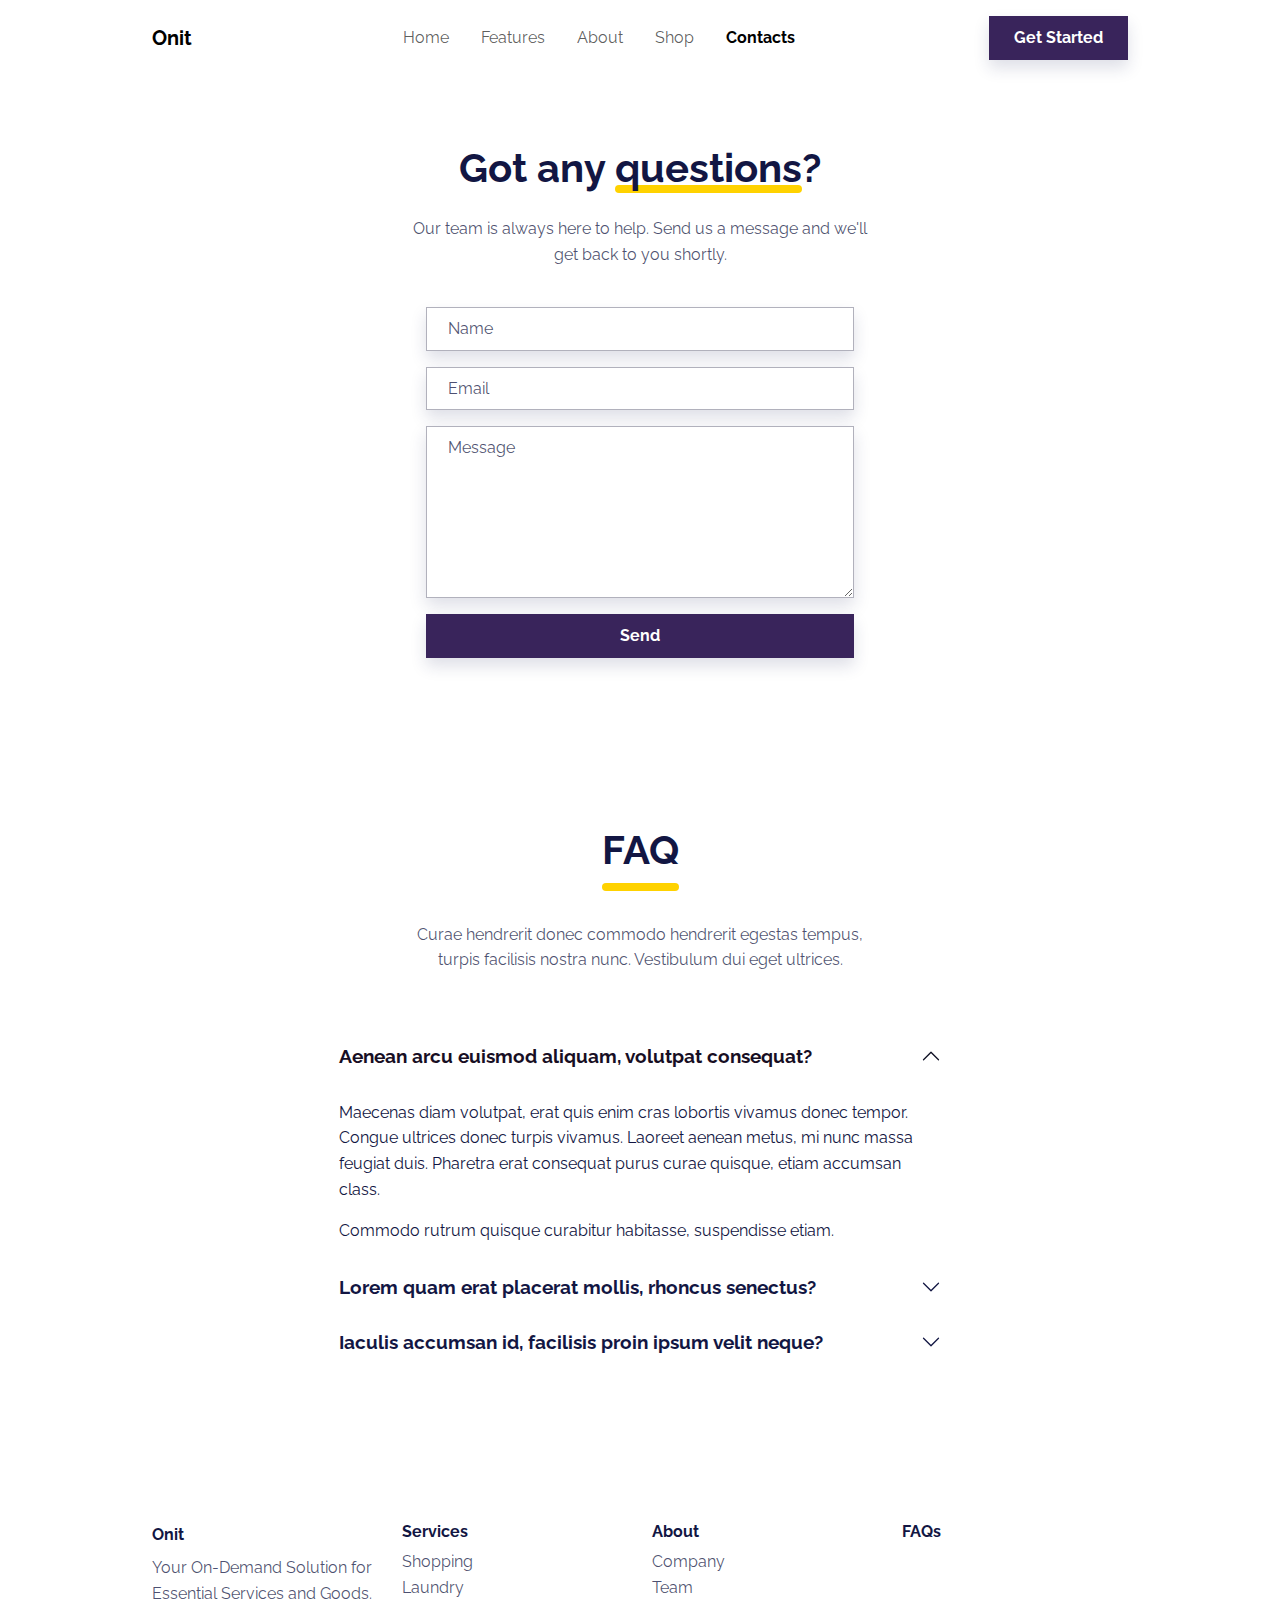
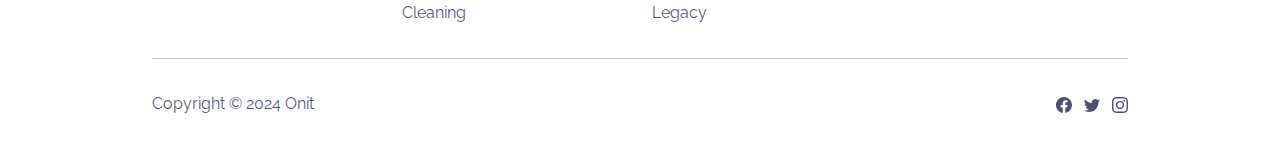
==== contacts.html @ 5c060a4d "Initial commit" ====
<!DOCTYPE html>
<html data-bs-theme="light" lang="en">

<head>
    <meta charset="utf-8">
    <meta name="viewport" content="width=device-width, initial-scale=1.0, shrink-to-fit=no">
    <title>Contacts - Onit</title>
    <link rel="stylesheet" href="assets/bootstrap/css/bootstrap.min.css">
    <link rel="stylesheet" href="https://fonts.googleapis.com/css?family=Raleway:300italic,400italic,600italic,700italic,800italic,400,300,600,700,800&amp;display=swap">
    <link rel="stylesheet" href="assets/css/bs-theme-overrides.css">
</head>

<body>
    <nav class="navbar navbar-expand-md fixed-top navbar-shrink py-3 navbar-light" id="mainNav">
        <div class="container"><a class="navbar-brand d-flex align-items-center" href="/"><span>Onit</span></a><button data-bs-toggle="collapse" class="navbar-toggler" data-bs-target="#navcol-1"><span class="visually-hidden">Toggle navigation</span><span class="navbar-toggler-icon"></span></button>
            <div class="collapse navbar-collapse" id="navcol-1">
                <ul class="navbar-nav mx-auto">
                    <li class="nav-item"><a class="nav-link" href="index.html">Home</a></li>
                    <li class="nav-item"><a class="nav-link" href="features.html">Features</a></li>
                    <li class="nav-item"><a class="nav-link" href="integrations.html">About</a></li>
                    <li class="nav-item"><a class="nav-link" href="pricing.html">Shop</a></li>
                    <li class="nav-item"><a class="nav-link active" href="contacts.html">Contacts</a></li>
                </ul><a class="btn btn-primary shadow" role="button" href="signup.html">Get Started</a>
            </div>
        </div>
    </nav>
    <section class="py-5 mt-5">
        <div class="container py-5">
            <div class="row">
                <div class="col-md-8 col-xl-6 text-center mx-auto">
                    <h2 class="display-6 fw-bold mb-4">Got any <span class="underline">questions</span>?</h2>
                    <p class="text-muted">Our team is always here to help. Send us a message and we'll get back to you shortly.</p>
                </div>
            </div>
            <div class="row d-flex justify-content-center">
                <div class="col-md-6">
                    <div>
                        <form class="p-3 p-xl-4" method="post" data-bs-theme="light">
                            <div class="mb-3"><input class="shadow form-control" type="text" id="name-1" name="name" placeholder="Name"></div>
                            <div class="mb-3"><input class="shadow form-control" type="email" id="email-1" name="email" placeholder="Email"></div>
                            <div class="mb-3"><textarea class="shadow form-control" id="message-1" name="message" rows="6" placeholder="Message"></textarea></div>
                            <div><button class="btn btn-primary shadow d-block w-100" type="submit">Send </button></div>
                        </form>
                    </div>
                </div>
            </div>
        </div>
    </section>
    <section class="py-4 py-xl-5 mb-5">
        <div class="container">
            <div class="row mb-2">
                <div class="col-md-8 col-xl-6 text-center mx-auto">
                    <h2 class="display-6 fw-bold mb-5"><span class="pb-3 underline">FAQ<br></span></h2>
                    <p class="text-muted mb-5">Curae hendrerit donec commodo hendrerit egestas tempus, turpis facilisis nostra nunc. Vestibulum dui eget ultrices.</p>
                </div>
            </div>
            <div class="row mb-2">
                <div class="col-md-8 mx-auto">
                    <div class="accordion text-muted" role="tablist" id="accordion-1">
                        <div class="accordion-item">
                            <h2 class="accordion-header" role="tab"><button class="accordion-button" type="button" data-bs-toggle="collapse" data-bs-target="#accordion-1 .item-1" aria-expanded="true" aria-controls="accordion-1 .item-1">Aenean arcu euismod aliquam, volutpat consequat?</button></h2>
                            <div class="accordion-collapse collapse show item-1" role="tabpanel" data-bs-parent="#accordion-1">
                                <div class="accordion-body">
                                    <p>Maecenas diam volutpat, erat quis enim cras lobortis vivamus donec tempor. Congue ultrices donec turpis vivamus. Laoreet aenean metus, mi nunc massa feugiat duis. Pharetra erat consequat purus curae quisque, etiam accumsan class.</p>
                                    <p class="mb-0">Commodo rutrum quisque curabitur habitasse, suspendisse etiam.</p>
                                </div>
                            </div>
                        </div>
                        <div class="accordion-item">
                            <h2 class="accordion-header" role="tab"><button class="accordion-button collapsed" type="button" data-bs-toggle="collapse" data-bs-target="#accordion-1 .item-2" aria-expanded="false" aria-controls="accordion-1 .item-2">Lorem quam erat placerat mollis, rhoncus senectus?</button></h2>
                            <div class="accordion-collapse collapse item-2" role="tabpanel" data-bs-parent="#accordion-1">
                                <div class="accordion-body">
                                    <p class="mb-0">Nullam id dolor id nibh ultricies vehicula ut id elit. Cras justo odio, dapibus ac facilisis in, egestas eget quam. Donec id elit non mi porta gravida at eget metus.</p>
                                </div>
                            </div>
                        </div>
                        <div class="accordion-item">
                            <h2 class="accordion-header" role="tab"><button class="accordion-button collapsed" type="button" data-bs-toggle="collapse" data-bs-target="#accordion-1 .item-3" aria-expanded="false" aria-controls="accordion-1 .item-3">Iaculis accumsan id, facilisis proin ipsum velit neque?</button></h2>
                            <div class="accordion-collapse collapse item-3" role="tabpanel" data-bs-parent="#accordion-1">
                                <div class="accordion-body">
                                    <p class="mb-0">Nullam id dolor id nibh ultricies vehicula ut id elit. Cras justo odio, dapibus ac facilisis in, egestas eget quam. Donec id elit non mi porta gravida at eget metus.</p>
                                </div>
                            </div>
                        </div>
                    </div>
                </div>
            </div>
        </div>
    </section>
    <footer>
        <div class="container py-4 py-lg-5">
            <div class="row row-cols-2 row-cols-md-4">
                <div class="col-12 col-md-3">
                    <div class="fw-bold d-flex align-items-center mb-2"><span>Onit</span></div>
                    <p class="text-muted">Your On-Demand Solution for Essential Services and Goods.</p>
                </div>
                <div class="col-sm-4 col-md-3 text-lg-start d-flex flex-column">
                    <h3 class="fs-6 fw-bold">Services</h3>
                    <ul class="list-unstyled">
                        <li><a href="#">Shopping</a></li>
                        <li><a href="#">Laundry</a></li>
                        <li><a href="#">Cleaning</a></li>
                    </ul>
                </div>
                <div class="col-sm-4 col-md-3 text-lg-start d-flex flex-column">
                    <h3 class="fs-6 fw-bold">About</h3>
                    <ul class="list-unstyled">
                        <li><a href="#">Company</a></li>
                        <li><a href="#">Team</a></li>
                        <li><a href="#">Legacy</a></li>
                    </ul>
                </div>
                <div class="col-sm-4 col-md-3 text-lg-start d-flex flex-column">
                    <h3 class="fs-6 fw-bold">FAQs</h3>
                    <ul class="list-unstyled">
                        <li></li>
                        <li></li>
                    </ul>
                </div>
            </div>
            <hr>
            <div class="text-muted d-flex justify-content-between align-items-center pt-3">
                <p class="mb-0">Copyright © 2024 Onit</p>
                <ul class="list-inline mb-0">
                    <li class="list-inline-item"><svg xmlns="http://www.w3.org/2000/svg" width="1em" height="1em" fill="currentColor" viewBox="0 0 16 16" class="bi bi-facebook">
                            <path d="M16 8.049c0-4.446-3.582-8.05-8-8.05C3.58 0-.002 3.603-.002 8.05c0 4.017 2.926 7.347 6.75 7.951v-5.625h-2.03V8.05H6.75V6.275c0-2.017 1.195-3.131 3.022-3.131.876 0 1.791.157 1.791.157v1.98h-1.009c-.993 0-1.303.621-1.303 1.258v1.51h2.218l-.354 2.326H9.25V16c3.824-.604 6.75-3.934 6.75-7.951"></path>
                        </svg></li>
                    <li class="list-inline-item"><svg xmlns="http://www.w3.org/2000/svg" width="1em" height="1em" fill="currentColor" viewBox="0 0 16 16" class="bi bi-twitter">
                            <path d="M5.026 15c6.038 0 9.341-5.003 9.341-9.334 0-.14 0-.282-.006-.422A6.685 6.685 0 0 0 16 3.542a6.658 6.658 0 0 1-1.889.518 3.301 3.301 0 0 0 1.447-1.817 6.533 6.533 0 0 1-2.087.793A3.286 3.286 0 0 0 7.875 6.03a9.325 9.325 0 0 1-6.767-3.429 3.289 3.289 0 0 0 1.018 4.382A3.323 3.323 0 0 1 .64 6.575v.045a3.288 3.288 0 0 0 2.632 3.218 3.203 3.203 0 0 1-.865.115 3.23 3.23 0 0 1-.614-.057 3.283 3.283 0 0 0 3.067 2.277A6.588 6.588 0 0 1 .78 13.58a6.32 6.32 0 0 1-.78-.045A9.344 9.344 0 0 0 5.026 15"></path>
                        </svg></li>
                    <li class="list-inline-item"><svg xmlns="http://www.w3.org/2000/svg" width="1em" height="1em" fill="currentColor" viewBox="0 0 16 16" class="bi bi-instagram">
                            <path d="M8 0C5.829 0 5.556.01 4.703.048 3.85.088 3.269.222 2.76.42a3.917 3.917 0 0 0-1.417.923A3.927 3.927 0 0 0 .42 2.76C.222 3.268.087 3.85.048 4.7.01 5.555 0 5.827 0 8.001c0 2.172.01 2.444.048 3.297.04.852.174 1.433.372 1.942.205.526.478.972.923 1.417.444.445.89.719 1.416.923.51.198 1.09.333 1.942.372C5.555 15.99 5.827 16 8 16s2.444-.01 3.298-.048c.851-.04 1.434-.174 1.943-.372a3.916 3.916 0 0 0 1.416-.923c.445-.445.718-.891.923-1.417.197-.509.332-1.09.372-1.942C15.99 10.445 16 10.173 16 8s-.01-2.445-.048-3.299c-.04-.851-.175-1.433-.372-1.941a3.926 3.926 0 0 0-.923-1.417A3.911 3.911 0 0 0 13.24.42c-.51-.198-1.092-.333-1.943-.372C10.443.01 10.172 0 7.998 0h.003zm-.717 1.442h.718c2.136 0 2.389.007 3.232.046.78.035 1.204.166 1.486.275.373.145.64.319.92.599.28.28.453.546.598.92.11.281.24.705.275 1.485.039.843.047 1.096.047 3.231s-.008 2.389-.047 3.232c-.035.78-.166 1.203-.275 1.485a2.47 2.47 0 0 1-.599.919c-.28.28-.546.453-.92.598-.28.11-.704.24-1.485.276-.843.038-1.096.047-3.232.047s-2.39-.009-3.233-.047c-.78-.036-1.203-.166-1.485-.276a2.478 2.478 0 0 1-.92-.598 2.48 2.48 0 0 1-.6-.92c-.109-.281-.24-.705-.275-1.485-.038-.843-.046-1.096-.046-3.233 0-2.136.008-2.388.046-3.231.036-.78.166-1.204.276-1.486.145-.373.319-.64.599-.92.28-.28.546-.453.92-.598.282-.11.705-.24 1.485-.276.738-.034 1.024-.044 2.515-.045v.002zm4.988 1.328a.96.96 0 1 0 0 1.92.96.96 0 0 0 0-1.92zm-4.27 1.122a4.109 4.109 0 1 0 0 8.217 4.109 4.109 0 0 0 0-8.217zm0 1.441a2.667 2.667 0 1 1 0 5.334 2.667 2.667 0 0 1 0-5.334"></path>
                        </svg></li>
                </ul>
            </div>
        </div>
    </footer>
    <script src="assets/bootstrap/js/bootstrap.min.js"></script>
    <script src="assets/js/startup-modern.js"></script>
</body>

</html>
---- assets/css/bs-theme-overrides.css ----
:root, [data-bs-theme=light] {
  --bs-primary: #39245b;
  --bs-primary-rgb: 57,36,91;
  --bs-primary-text-emphasis: #170E24;
  --bs-primary-bg-subtle: #D7D3DE;
  --bs-primary-border-subtle: #B0A7BD;
}

.btn-primary {
  --bs-btn-color: #fff;
  --bs-btn-bg: #39245b;
  --bs-btn-border-color: #39245b;
  --bs-btn-hover-color: #fff;
  --bs-btn-hover-bg: #301F4D;
  --bs-btn-hover-border-color: #2E1D49;
  --bs-btn-focus-shadow-rgb: 225,222,230;
  --bs-btn-active-color: #fff;
  --bs-btn-active-bg: #2E1D49;
  --bs-btn-active-border-color: #2B1B44;
  --bs-btn-disabled-color: #fff;
  --bs-btn-disabled-bg: #39245b;
  --bs-btn-disabled-border-color: #39245b;
}

.btn-outline-primary {
  --bs-btn-color: #39245b;
  --bs-btn-border-color: #39245b;
  --bs-btn-focus-shadow-rgb: 57,36,91;
  --bs-btn-hover-color: #fff;
  --bs-btn-hover-bg: #39245b;
  --bs-btn-hover-border-color: #39245b;
  --bs-btn-active-color: #fff;
  --bs-btn-active-bg: #39245b;
  --bs-btn-active-border-color: #39245b;
  --bs-btn-disabled-color: #39245b;
  --bs-btn-disabled-bg: transparent;
  --bs-btn-disabled-border-color: #39245b;
}
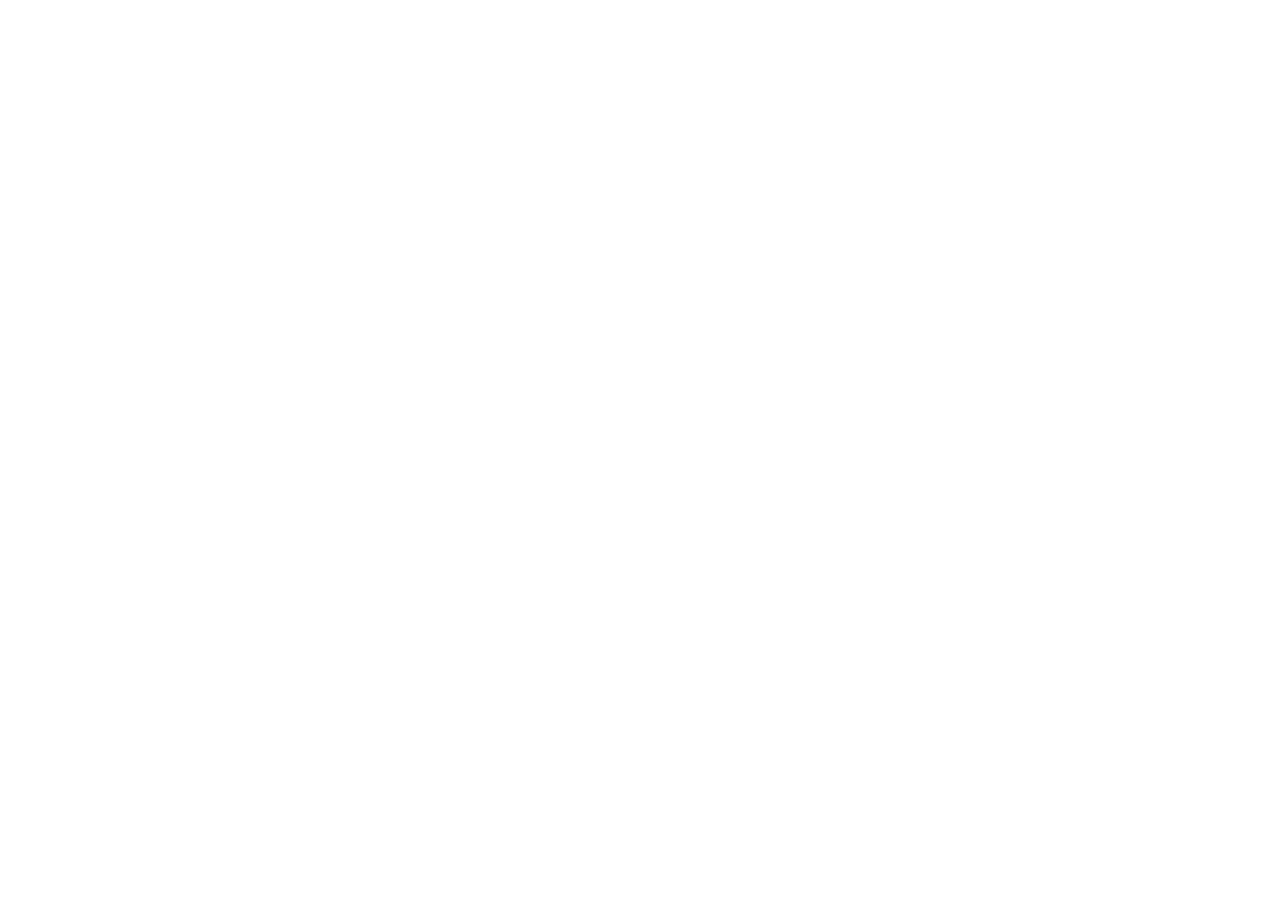
==== commit ddd6f398: "Commented out pages" ====
--- a/contacts.html
+++ b/contacts.html
@@ -1,4 +1,4 @@
-<!DOCTYPE html>
+<!-- <!DOCTYPE html>
 <html data-bs-theme="light" lang="en">
 
 <head>
@@ -139,4 +139,4 @@
     <script src="assets/js/startup-modern.js"></script>
 </body>
 
-</html>+</html> -->